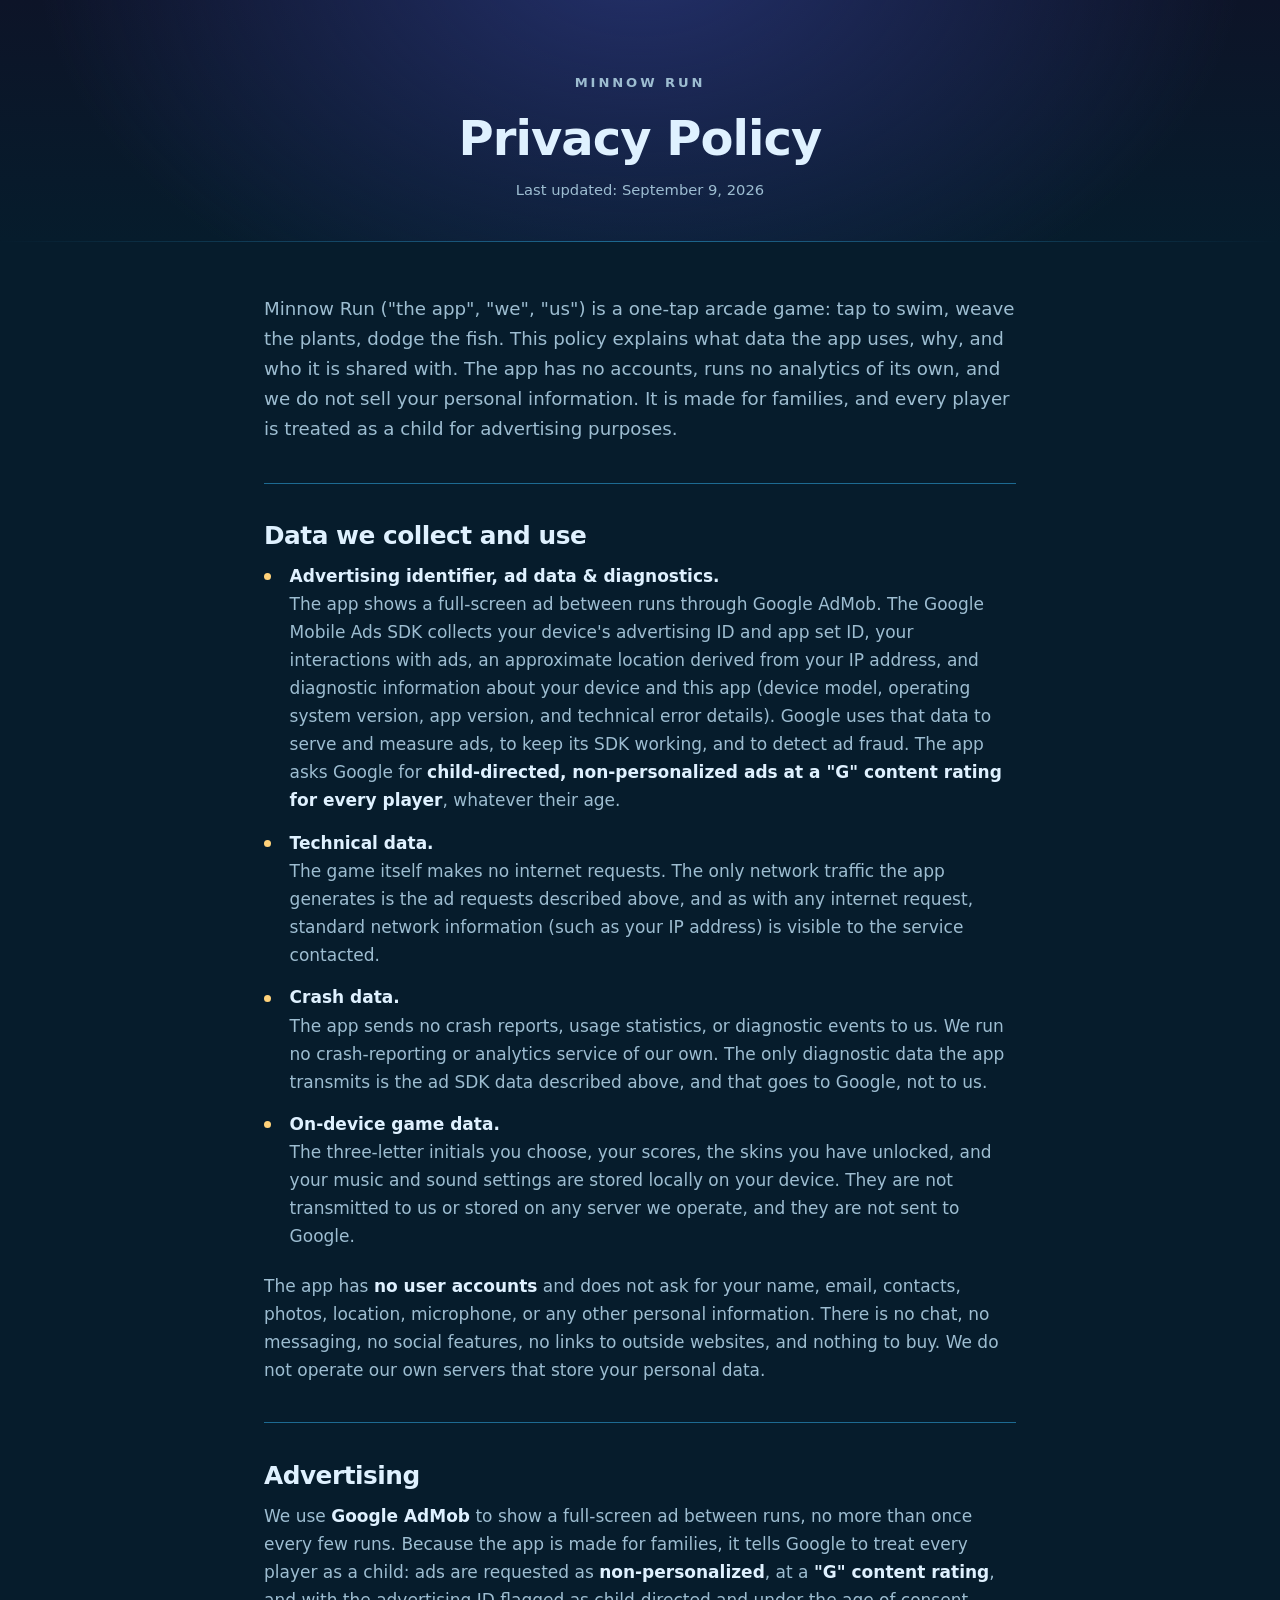
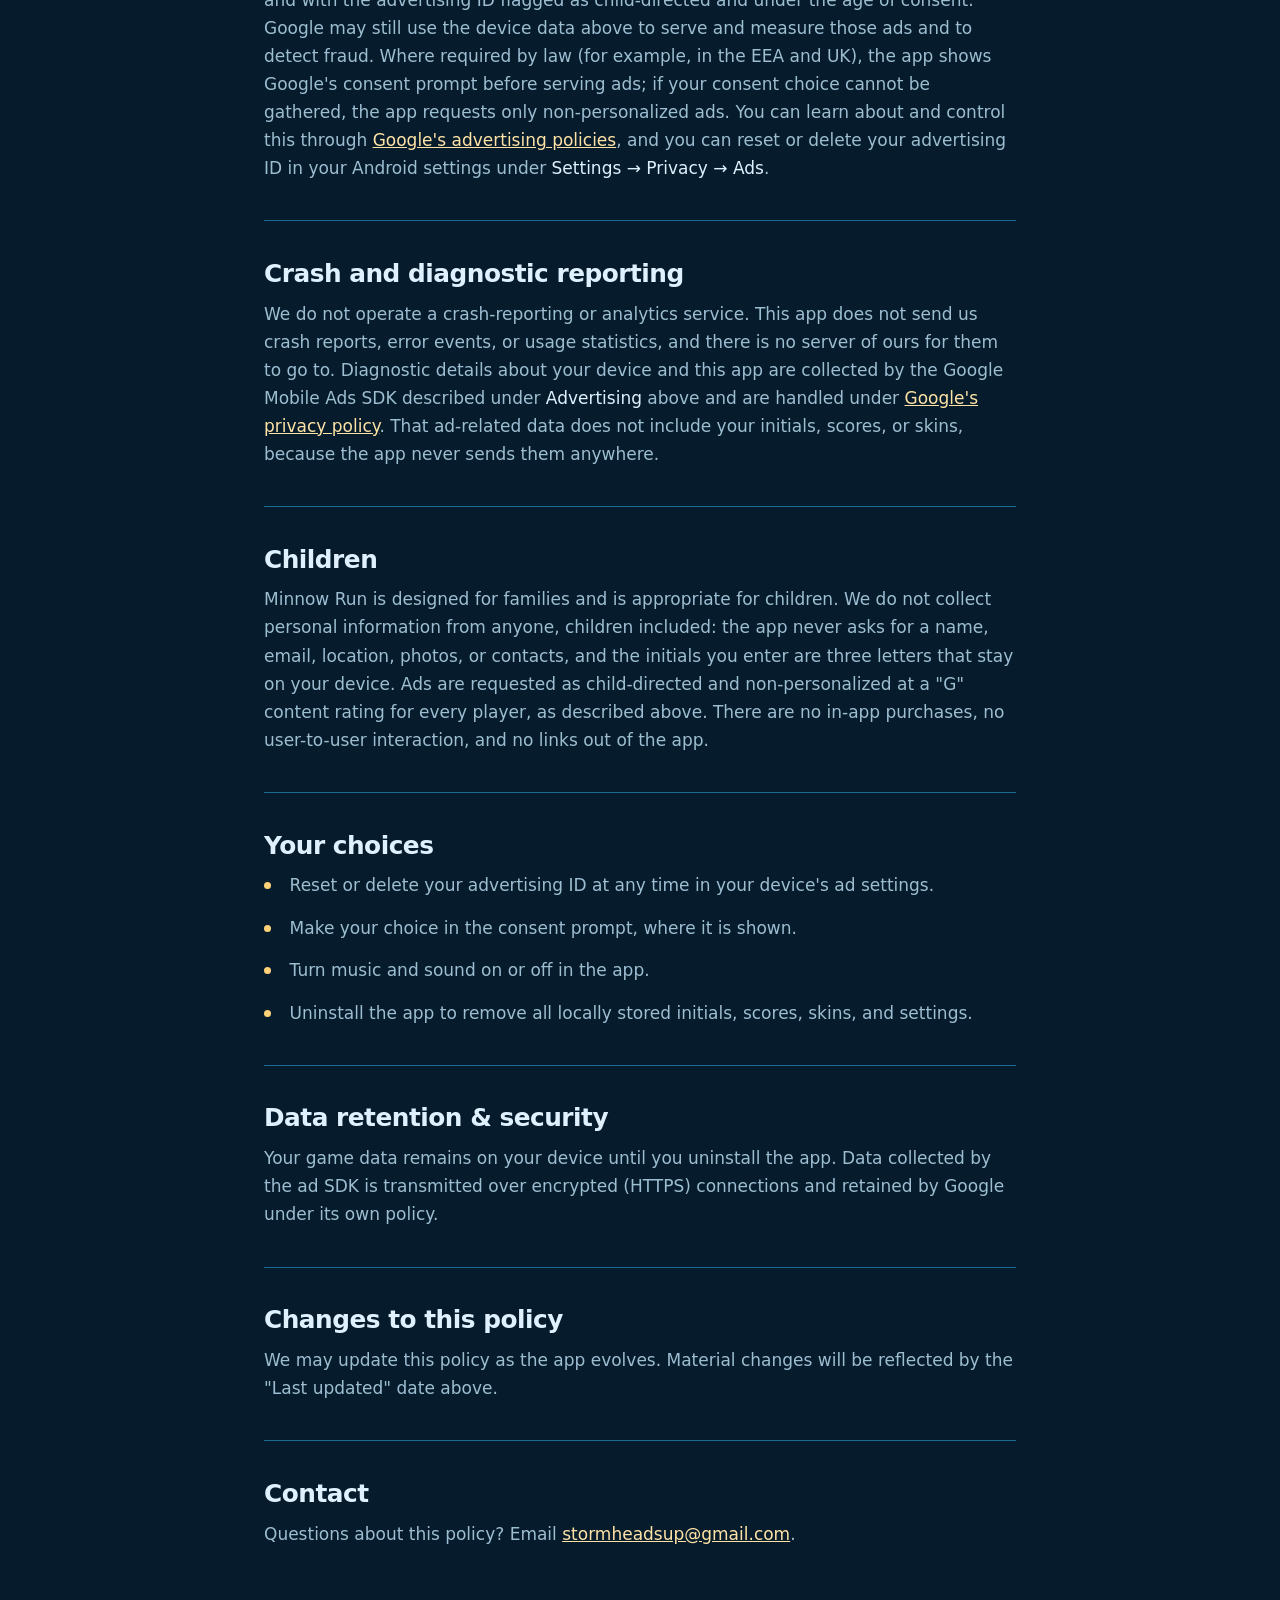
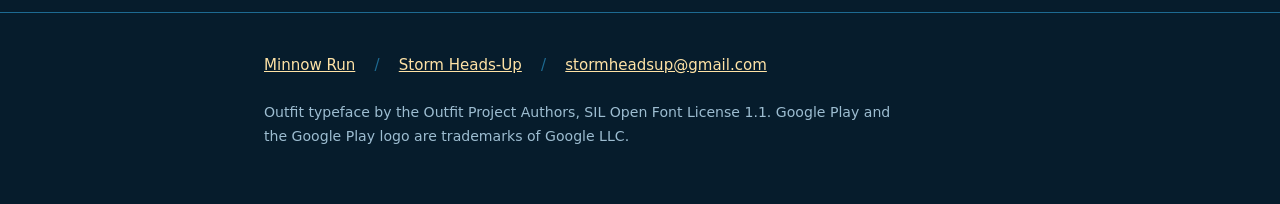
==== privacy/index.html @ f7e567d5 "Minnow Run site: home page, privacy policy, app-ads.txt" ====
<!doctype html>
<html lang="en">
<head>
  <meta charset="utf-8">
  <meta name="viewport" content="width=device-width, initial-scale=1">
  <title>Minnow Run | Privacy Policy</title>
  <meta name="description" content="What data the Minnow Run game uses, why, and who it is shared with. No accounts, no analytics of our own, and your initials, scores and skins stay on your device.">
  <link rel="canonical" href="https://minnowrun.github.io/privacy/">

  <!-- Zero JavaScript, zero third-party requests. Everything the page loads
       comes from this origin, so the policy can stay this tight. -->
  <meta http-equiv="Content-Security-Policy" content="default-src 'none'; img-src 'self'; style-src 'self'; font-src 'self'; base-uri 'none'; form-action 'none'">
  <meta name="referrer" content="strict-origin-when-cross-origin">

  <meta property="og:type" content="website">
  <meta property="og:site_name" content="Minnow Run">
  <meta property="og:title" content="Minnow Run | Privacy Policy">
  <meta property="og:description" content="What data the Minnow Run game uses, why, and who it is shared with.">
  <meta property="og:url" content="https://minnowrun.github.io/privacy/">
  <meta property="og:image" content="https://minnowrun.github.io/assets/feature-graphic.png">
  <meta name="twitter:card" content="summary_large_image">
  <meta name="twitter:image" content="https://minnowrun.github.io/assets/feature-graphic.png">
  <meta name="twitter:title" content="Minnow Run | Privacy Policy">
  <meta name="twitter:description" content="What data the Minnow Run game uses, why, and who it is shared with.">

  <!-- TODO(icon): add assets/icon.webp + apple-touch-icon.png once the app icon exists, and the
       <img> in .mark below, to match the Storm Heads-Up page. -->
  <meta name="theme-color" content="#061c2c">
  <link rel="stylesheet" href="../assets/site.css">
</head>
<body>

<header class="hero">
  <div class="wrap hero-inner">
    <a class="mark" href="https://minnowrun.github.io/">
      <span>Minnow Run</span>
    </a>
    <h1>Privacy Policy</h1>
    <p class="updated">Last updated: September 9, 2026</p>
  </div>
</header>

<main class="wrap">
  <p class="lede">Minnow Run ("the app", "we", "us") is a one-tap arcade game: tap to swim, weave
  the plants, dodge the fish. This policy explains what data the app uses, why, and who it is
  shared with. The app has no accounts, runs no analytics of its own, and we do not sell your
  personal information. It is made for families, and every player is treated as a child for
  advertising purposes.</p>

  <h2>Data we collect and use</h2>
  <ul class="terms">
    <li><strong>Advertising identifier, ad data &amp; diagnostics.</strong> The app shows a
    full-screen ad between runs through Google AdMob. The Google Mobile Ads SDK collects your
    device's advertising ID and app set ID, your interactions with ads, an approximate location
    derived from your IP address, and diagnostic information about your device and this app
    (device model, operating system version, app version, and technical error details). Google
    uses that data to serve and measure ads, to keep its SDK working, and to detect ad fraud.
    The app asks Google for <strong>child-directed, non-personalized ads at a "G" content
    rating for every player</strong>, whatever their age.</li>
    <li><strong>Technical data.</strong> The game itself makes no internet requests. The only
    network traffic the app generates is the ad requests described above, and as with any
    internet request, standard network information (such as your IP address) is visible to
    the service contacted.</li>
    <li><strong>Crash data.</strong> The app sends no crash reports, usage statistics, or
    diagnostic events to us. We run no crash-reporting or analytics service of our own. The
    only diagnostic data the app transmits is the ad SDK data described above, and that goes to
    Google, not to us.</li>
    <li><strong>On-device game data.</strong> The three-letter initials you choose, your
    scores, the skins you have unlocked, and your music and sound settings are stored locally
    on your device. They are not transmitted to us or stored on any server we operate, and
    they are not sent to Google.</li>
  </ul>
  <p>The app has <strong>no user accounts</strong> and does not ask for your name, email,
  contacts, photos, location, microphone, or any other personal information. There is no chat,
  no messaging, no social features, no links to outside websites, and nothing to buy. We do not
  operate our own servers that store your personal data.</p>

  <h2>Advertising</h2>
  <p>We use <strong>Google AdMob</strong> to show a full-screen ad between runs, no more than
  once every few runs. Because the app is made for families, it tells Google to treat every
  player as a child: ads are requested as <strong>non-personalized</strong>, at a
  <strong>"G" content rating</strong>, and with the advertising ID flagged as child-directed
  and under the age of consent. Google may still use the device data above to serve and
  measure those ads and to detect fraud. Where required by law (for example, in the EEA and
  UK), the app shows Google's consent prompt before serving ads; if your consent choice cannot
  be gathered, the app requests only non-personalized ads. You can learn about and control this
  through <a href="https://policies.google.com/technologies/partner-sites" target="_blank"
  rel="noopener">Google's advertising policies</a>, and you can reset or delete your
  advertising ID in your Android settings under <em>Settings &rarr; Privacy &rarr; Ads</em>.</p>

  <h2>Crash and diagnostic reporting</h2>
  <p>We do not operate a crash-reporting or analytics service. This app does not send us crash
  reports, error events, or usage statistics, and there is no server of ours for them to go to.
  Diagnostic details about your device and this app are collected by the Google Mobile Ads SDK
  described under <em>Advertising</em> above and are handled under
  <a href="https://policies.google.com/privacy" target="_blank" rel="noopener">Google's privacy
  policy</a>. That ad-related data does not include your initials, scores, or skins, because
  the app never sends them anywhere.</p>

  <h2>Children</h2>
  <p>Minnow Run is designed for families and is appropriate for children. We do not collect
  personal information from anyone, children included: the app never asks for a name, email,
  location, photos, or contacts, and the initials you enter are three letters that stay on
  your device. Ads are requested as child-directed and non-personalized at a "G" content
  rating for every player, as described above. There are no in-app purchases, no user-to-user
  interaction, and no links out of the app.</p>

  <h2>Your choices</h2>
  <ul>
    <li>Reset or delete your advertising ID at any time in your device's ad settings.</li>
    <li>Make your choice in the consent prompt, where it is shown.</li>
    <li>Turn music and sound on or off in the app.</li>
    <li>Uninstall the app to remove all locally stored initials, scores, skins, and settings.</li>
  </ul>

  <h2>Data retention &amp; security</h2>
  <p>Your game data remains on your device until you uninstall the app. Data collected by the
  ad SDK is transmitted over encrypted (HTTPS) connections and retained by Google under its own
  policy.</p>

  <h2>Changes to this policy</h2>
  <p>We may update this policy as the app evolves. Material changes will be reflected by the
  "Last updated" date above.</p>

  <h2>Contact</h2>
  <p>Questions about this policy? Email <a href="mailto:stormheadsup@gmail.com">stormheadsup@gmail.com</a>.</p>
</main>

<footer>
  <div class="wrap">
    <div class="foot-row">
      <a href="https://minnowrun.github.io/">Minnow Run</a>
      <span class="sep" aria-hidden="true">/</span>
      <a href="https://stormheadsup.github.io/">Storm Heads-Up</a>
      <span class="sep" aria-hidden="true">/</span>
      <a href="mailto:stormheadsup@gmail.com">stormheadsup@gmail.com</a>
    </div>

    <p class="credit">
      Outfit typeface by the Outfit Project Authors, SIL Open Font License 1.1. Google Play and
      the Google Play logo are trademarks of Google LLC.
    </p>
  </div>
</footer>

</body>
</html>
---- assets/site.css ----
/* Storm Heads-Up privacy policy.

   Same design tokens and primitives as the main site
   (stormheadsup.github.io/assets/site.css), kept as a local copy rather than
   linked across repos so this page never breaks when that one changes.

   Outfit, self-hosted. SIL Open Font License 1.1, see fonts/OFL.txt.
   Variable font: one file covers every weight we use. Self-hosted rather
   than pulled from Google's CDN so reading a privacy policy does not hand a
   third party the reader's IP address. */

@font-face {
  font-family: "Outfit";
  font-style: normal;
  font-weight: 100 900;
  font-display: swap;
  src: url("fonts/outfit-latin.woff2") format("woff2");
  unicode-range: U+0000-00FF, U+0131, U+0152-0153, U+02BB-02BC, U+02C6,
    U+02DA, U+02DC, U+0304, U+0308, U+0329, U+2000-206F, U+20AC, U+2122,
    U+2191, U+2193, U+2212, U+2215, U+FEFF, U+FFFD;
}

@font-face {
  font-family: "Outfit";
  font-style: normal;
  font-weight: 100 900;
  font-display: swap;
  src: url("fonts/outfit-latin-ext.woff2") format("woff2");
  unicode-range: U+0100-02BA, U+02BD-02C5, U+02C7-02CC, U+02CE-02D7,
    U+02DD-02FF, U+0304, U+0308, U+0329, U+1D00-1DBF, U+1E00-1E9F,
    U+1EF2-1EFF, U+2020, U+20A0-20AB, U+20AD-20C0, U+2113, U+2C60-2C7F,
    U+A720-A7FF;
}

:root {
  --bg: #0a0f1f;
  --bg-2: #10182e;
  --surface: #151e36;
  --line: #26314f;
  --text: #eaf0fb;
  --muted: #98a6c4;
  --accent: #5b6ef5;
  --accent-soft: #8e9cff;
  --warn: #f0836f;
  --display: "Outfit", system-ui, -apple-system, "Segoe UI", Roboto, sans-serif;
  --body: system-ui, -apple-system, "Segoe UI", Roboto, "Helvetica Neue", sans-serif;
  /* Narrower than the landing page's 1080px: this one is read, not scanned. */
  --wrap: 800px;
}

* { box-sizing: border-box; }

html { -webkit-text-size-adjust: 100%; }

body {
  margin: 0;
  background: var(--bg);
  color: var(--text);
  font-family: var(--body);
  font-size: 17px;
  line-height: 1.65;
  -webkit-font-smoothing: antialiased;
}

.wrap {
  max-width: var(--wrap);
  margin: 0 auto;
  padding: 0 1.5rem;
}

h1, h2 {
  font-family: var(--display);
  font-weight: 700;
  letter-spacing: -0.02em;
  line-height: 1.12;
  margin: 0;
}

a { color: var(--accent-soft); }
a:hover { color: #fff; }

:focus-visible {
  outline: 2px solid var(--accent-soft);
  outline-offset: 3px;
  border-radius: 4px;
}

/* ---------- hero ---------- */

.hero {
  position: relative;
  overflow: hidden;
  padding: clamp(2.75rem, 7vw, 4.5rem) 0 clamp(1.75rem, 4vw, 2.5rem);
  background:
    radial-gradient(90ch 60ch at 50% -20%, #23306a 0%, rgba(35, 48, 106, 0) 62%),
    linear-gradient(180deg, #0d1428 0%, var(--bg) 100%);
}
.hero::after {
  content: "";
  position: absolute;
  inset: auto 0 0 0;
  height: 1px;
  background: linear-gradient(90deg, transparent, var(--line), transparent);
}

.hero-inner {
  display: flex;
  flex-direction: column;
  align-items: center;
  text-align: center;
  gap: 1.15rem;
}

.mark {
  display: flex;
  align-items: center;
  gap: 0.7rem;
  text-decoration: none;
  color: inherit;
  border-radius: 8px;
}
.mark img {
  width: 52px;
  height: 52px;
  border-radius: 13px;
  display: block;
}
.mark span {
  font-family: var(--display);
  font-weight: 600;
  font-size: 0.82rem;
  letter-spacing: 0.22em;
  text-transform: uppercase;
  color: var(--muted);
}
.mark:hover span { color: var(--text); }

h1 {
  font-size: clamp(2rem, 5.5vw, 3rem);
  text-wrap: balance;
}

.updated {
  margin: -0.4rem 0 0;
  font-size: 0.92rem;
  color: var(--muted);
}

/* ---------- document ---------- */

/* Needs the .wrap in the selector: .wrap already sets a padding shorthand,
   which would otherwise win on specificity and zero these out. */
main.wrap {
  padding-top: clamp(2.25rem, 5vw, 3.25rem);
  padding-bottom: clamp(2.75rem, 6vw, 4rem);
}

main > h2 {
  font-size: clamp(1.22rem, 3vw, 1.55rem);
  margin: 2.4rem 0 0.75rem;
  padding-top: 2.4rem;
  border-top: 1px solid var(--line);
}

main p {
  margin: 0 0 1rem;
  color: var(--muted);
  text-wrap: pretty;
}
main p:last-child { margin-bottom: 0; }

main strong { color: var(--text); font-weight: 600; }
main em { color: var(--text); font-style: normal; font-weight: 500; }

.lede {
  color: var(--muted);
  font-size: clamp(1.02rem, 2.2vw, 1.14rem);
}

/* ---------- lists ---------- */

/* Same accent-dot bullets the landing page uses for its "Honest by design"
   list, so the long policy lists read as part of the same family. */
main ul {
  display: grid;
  gap: 0.9rem;
  margin: 0 0 1.35rem;
  padding: 0;
  list-style: none;
}
main li {
  padding-left: 1.6rem;
  position: relative;
  color: var(--muted);
}
main li::before {
  content: "";
  position: absolute;
  left: 0;
  top: 0.66em;
  width: 7px;
  height: 7px;
  border-radius: 50%;
  background: var(--accent);
}

/* Items that open with a bolded term get it on its own line, the way the
   landing page's list does. Plain items stay inline. */
.terms li > strong:first-child {
  display: block;
  font-weight: 600;
}

/* ---------- disclaimer ---------- */

.notice {
  border: 1px solid #4a2b2b;
  background: #1d1420;
  border-left: 3px solid var(--warn);
  border-radius: 12px;
  padding: 1.3rem 1.5rem;
  margin: 1.75rem 0 0.5rem;
}
.notice h2 {
  font-size: 1.15rem;
  color: var(--warn);
  margin-bottom: 0.5rem;
}
.notice p {
  margin: 0;
  color: #d7c8cc;
  font-size: 0.96rem;
}
.notice strong { color: #f3e7ea; }

/* ---------- footer ---------- */

footer {
  border-top: 1px solid var(--line);
  padding: 2.5rem 0 3.5rem;
  font-size: 0.94rem;
  color: var(--muted);
}
.foot-row {
  display: flex;
  flex-wrap: wrap;
  gap: 0.6rem 1.2rem;
  align-items: center;
  margin-bottom: 1.5rem;
}
.foot-row .sep { color: var(--line); }
footer p { margin: 0; max-width: 70ch; }
footer .credit { margin-top: 0.8rem; font-size: 0.88rem; }

@media (max-width: 560px) {
  body { font-size: 16px; }
}

/* Minnow Run: the game's own water palette over the Storm Heads-Up layout. Tokens only, so the
   two policy pages stay the same page in different water. */
:root {
  --bg: #061c2c;
  --bg-2: #0b2f45;
  --surface: #0e3f5c;
  --line: #1d6a92;
  --text: #dff1ff;
  --muted: #9dbdd1;
  --accent: #ffd27a;
  --accent-soft: #ffe3a6;
  --warn: #ff9f6e;
}

/* Home page: the feature graphic as the hero image. A class, not an inline style, because the
   page's CSP is style-src 'self' and blocks style attributes. */
.shot { display: block; width: 100%; height: auto; border-radius: 14px; }
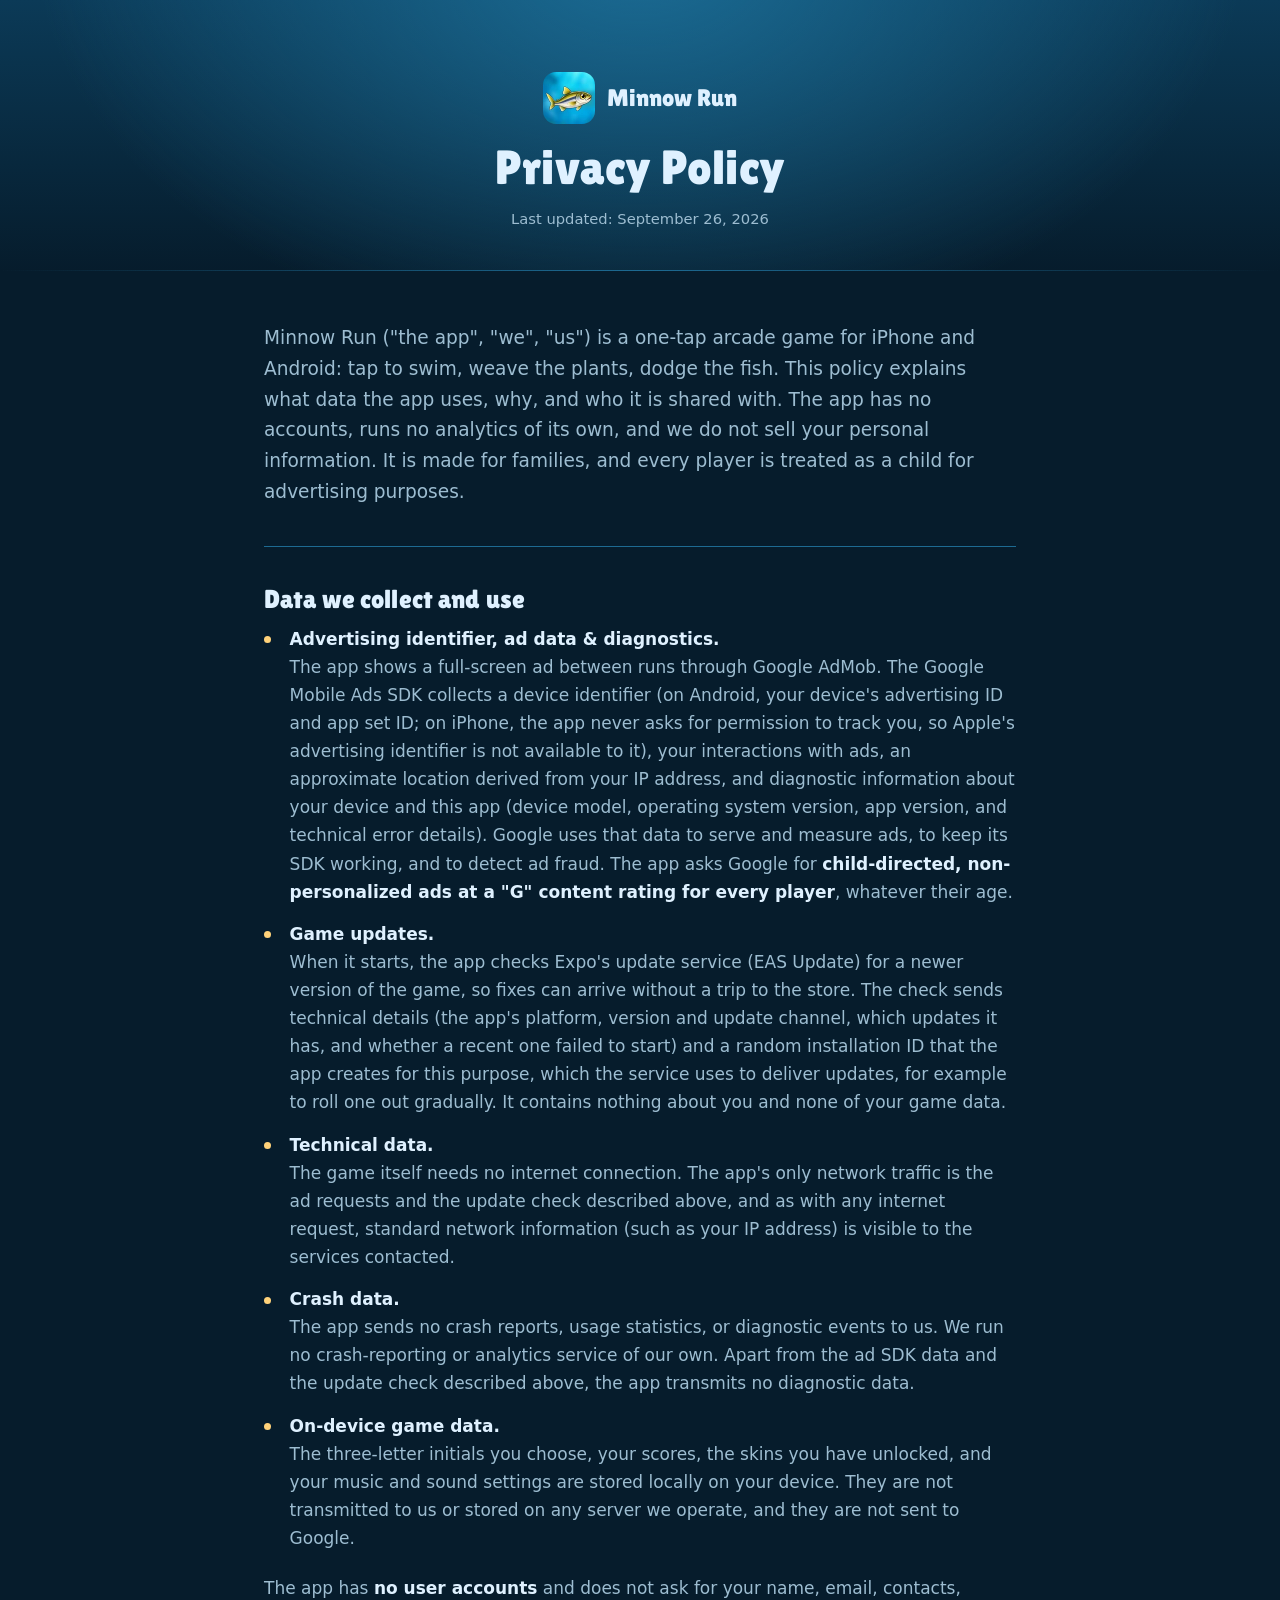
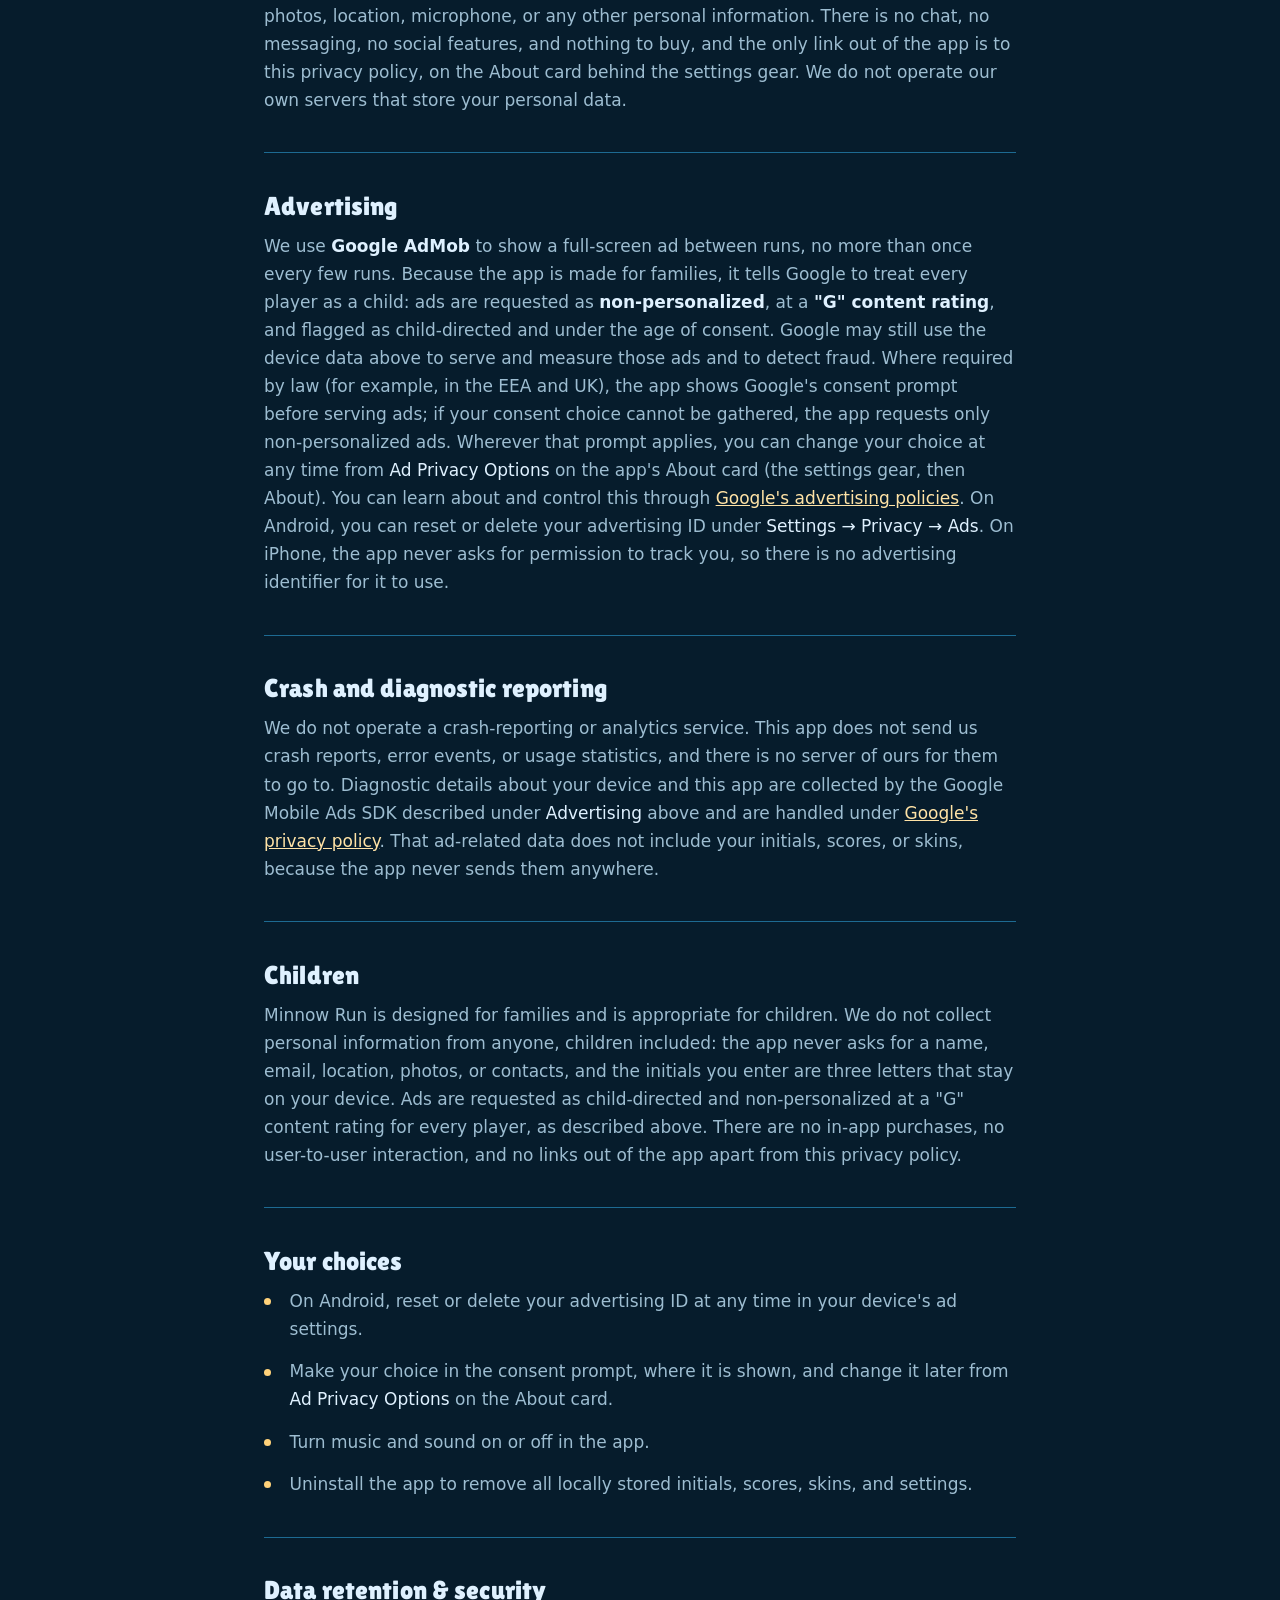
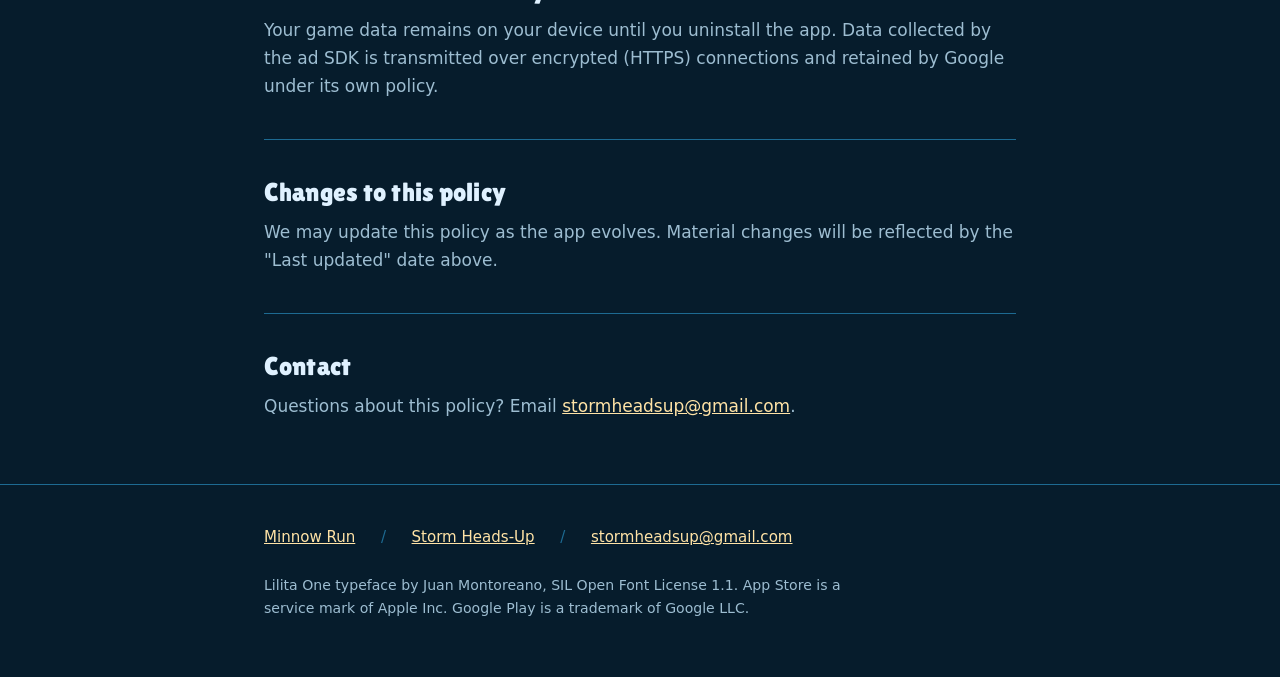
==== commit f1ae4679: "Minnow Run site: a real landing page, the v2 art, and the privacy policy caught up The home page was" ====
--- a/privacy/index.html
+++ b/privacy/index.html
@@ -17,32 +17,34 @@
   <meta property="og:title" content="Minnow Run | Privacy Policy">
   <meta property="og:description" content="What data the Minnow Run game uses, why, and who it is shared with.">
   <meta property="og:url" content="https://minnowrun.github.io/privacy/">
-  <meta property="og:image" content="https://minnowrun.github.io/assets/feature-graphic.png">
+  <meta property="og:image" content="https://minnowrun.github.io/assets/og-card.jpg">
   <meta name="twitter:card" content="summary_large_image">
-  <meta name="twitter:image" content="https://minnowrun.github.io/assets/feature-graphic.png">
+  <meta name="twitter:image" content="https://minnowrun.github.io/assets/og-card.jpg">
   <meta name="twitter:title" content="Minnow Run | Privacy Policy">
   <meta name="twitter:description" content="What data the Minnow Run game uses, why, and who it is shared with.">
 
-  <!-- TODO(icon): add assets/icon.webp + apple-touch-icon.png once the app icon exists, and the
-       <img> in .mark below, to match the Storm Heads-Up page. -->
+  <link rel="icon" type="image/png" sizes="64x64" href="../assets/favicon.png">
+  <link rel="apple-touch-icon" sizes="180x180" href="../assets/apple-touch-icon.png">
   <meta name="theme-color" content="#061c2c">
+  <link rel="preload" href="../assets/fonts/lilita-one.woff2" as="font" type="font/woff2" crossorigin>
   <link rel="stylesheet" href="../assets/site.css">
 </head>
-<body>
+<body class="doc">
 
 <header class="hero">
   <div class="wrap hero-inner">
     <a class="mark" href="https://minnowrun.github.io/">
+      <img src="../assets/icon.webp" width="52" height="52" alt="">
       <span>Minnow Run</span>
     </a>
     <h1>Privacy Policy</h1>
-    <p class="updated">Last updated: September 9, 2026</p>
+    <p class="updated">Last updated: September 26, 2026</p>
   </div>
 </header>
 
 <main class="wrap">
-  <p class="lede">Minnow Run ("the app", "we", "us") is a one-tap arcade game: tap to swim, weave
-  the plants, dodge the fish. This policy explains what data the app uses, why, and who it is
+  <p class="lede">Minnow Run ("the app", "we", "us") is a one-tap arcade game for iPhone and
+  Android: tap to swim, weave the plants, dodge the fish. This policy explains what data the app uses, why, and who it is
   shared with. The app has no accounts, runs no analytics of its own, and we do not sell your
   personal information. It is made for families, and every player is treated as a child for
   advertising purposes.</p>
@@ -50,21 +52,29 @@
   <h2>Data we collect and use</h2>
   <ul class="terms">
     <li><strong>Advertising identifier, ad data &amp; diagnostics.</strong> The app shows a
-    full-screen ad between runs through Google AdMob. The Google Mobile Ads SDK collects your
-    device's advertising ID and app set ID, your interactions with ads, an approximate location
+    full-screen ad between runs through Google AdMob. The Google Mobile Ads SDK collects a device
+    identifier (on Android, your device's advertising ID and app set ID; on iPhone, the app never
+    asks for permission to track you, so Apple's advertising identifier is not available to it),
+    your interactions with ads, an approximate location
     derived from your IP address, and diagnostic information about your device and this app
     (device model, operating system version, app version, and technical error details). Google
     uses that data to serve and measure ads, to keep its SDK working, and to detect ad fraud.
     The app asks Google for <strong>child-directed, non-personalized ads at a "G" content
     rating for every player</strong>, whatever their age.</li>
-    <li><strong>Technical data.</strong> The game itself makes no internet requests. The only
-    network traffic the app generates is the ad requests described above, and as with any
-    internet request, standard network information (such as your IP address) is visible to
-    the service contacted.</li>
+    <li><strong>Game updates.</strong> When it starts, the app checks Expo's update service (EAS
+    Update) for a newer version of the game, so fixes can arrive without a trip to the store. The
+    check sends technical details (the app's platform, version and update channel, which updates
+    it has, and whether a recent one failed to start) and a random installation ID that the app
+    creates for this purpose, which the service uses to deliver updates, for example to roll one
+    out gradually. It contains nothing about you and none of your game data.</li>
+    <li><strong>Technical data.</strong> The game itself needs no internet connection. The app's
+    only network traffic is the ad requests and the update check described above, and as with any
+    internet request, standard network information (such as your IP address) is visible to the
+    services contacted.</li>
     <li><strong>Crash data.</strong> The app sends no crash reports, usage statistics, or
-    diagnostic events to us. We run no crash-reporting or analytics service of our own. The
-    only diagnostic data the app transmits is the ad SDK data described above, and that goes to
-    Google, not to us.</li>
+    diagnostic events to us. We run no crash-reporting or analytics service of our own. Apart
+    from the ad SDK data and the update check described above, the app transmits no diagnostic
+    data.</li>
     <li><strong>On-device game data.</strong> The three-letter initials you choose, your
     scores, the skins you have unlocked, and your music and sound settings are stored locally
     on your device. They are not transmitted to us or stored on any server we operate, and
@@ -72,21 +82,25 @@
   </ul>
   <p>The app has <strong>no user accounts</strong> and does not ask for your name, email,
   contacts, photos, location, microphone, or any other personal information. There is no chat,
-  no messaging, no social features, no links to outside websites, and nothing to buy. We do not
-  operate our own servers that store your personal data.</p>
+  no messaging, no social features, and nothing to buy, and the only link out of the app is to
+  this privacy policy, on the About card behind the settings gear. We do not operate our own
+  servers that store your personal data.</p>
 
   <h2>Advertising</h2>
   <p>We use <strong>Google AdMob</strong> to show a full-screen ad between runs, no more than
   once every few runs. Because the app is made for families, it tells Google to treat every
   player as a child: ads are requested as <strong>non-personalized</strong>, at a
-  <strong>"G" content rating</strong>, and with the advertising ID flagged as child-directed
-  and under the age of consent. Google may still use the device data above to serve and
-  measure those ads and to detect fraud. Where required by law (for example, in the EEA and
+  <strong>"G" content rating</strong>, and flagged as child-directed and under the age of
+  consent. Google may still use the device data above to serve and measure those ads and to
+  detect fraud. Where required by law (for example, in the EEA and
   UK), the app shows Google's consent prompt before serving ads; if your consent choice cannot
-  be gathered, the app requests only non-personalized ads. You can learn about and control this
-  through <a href="https://policies.google.com/technologies/partner-sites" target="_blank"
-  rel="noopener">Google's advertising policies</a>, and you can reset or delete your
-  advertising ID in your Android settings under <em>Settings &rarr; Privacy &rarr; Ads</em>.</p>
+  be gathered, the app requests only non-personalized ads. Wherever that prompt applies, you can
+  change your choice at any time from <em>Ad Privacy Options</em> on the app's About card (the
+  settings gear, then About). You can learn about and control this through
+  <a href="https://policies.google.com/technologies/partner-sites" target="_blank"
+  rel="noopener">Google's advertising policies</a>. On Android, you can reset or delete your
+  advertising ID under <em>Settings &rarr; Privacy &rarr; Ads</em>. On iPhone, the app never asks
+  for permission to track you, so there is no advertising identifier for it to use.</p>
 
   <h2>Crash and diagnostic reporting</h2>
   <p>We do not operate a crash-reporting or analytics service. This app does not send us crash
@@ -103,12 +117,14 @@
   location, photos, or contacts, and the initials you enter are three letters that stay on
   your device. Ads are requested as child-directed and non-personalized at a "G" content
   rating for every player, as described above. There are no in-app purchases, no user-to-user
-  interaction, and no links out of the app.</p>
+  interaction, and no links out of the app apart from this privacy policy.</p>
 
   <h2>Your choices</h2>
   <ul>
-    <li>Reset or delete your advertising ID at any time in your device's ad settings.</li>
-    <li>Make your choice in the consent prompt, where it is shown.</li>
+    <li>On Android, reset or delete your advertising ID at any time in your device's ad
+    settings.</li>
+    <li>Make your choice in the consent prompt, where it is shown, and change it later from
+    <em>Ad Privacy Options</em> on the About card.</li>
     <li>Turn music and sound on or off in the app.</li>
     <li>Uninstall the app to remove all locally stored initials, scores, skins, and settings.</li>
   </ul>
@@ -137,8 +153,8 @@
     </div>
 
     <p class="credit">
-      Outfit typeface by the Outfit Project Authors, SIL Open Font License 1.1. Google Play and
-      the Google Play logo are trademarks of Google LLC.
+      Lilita One typeface by Juan Montoreano, SIL Open Font License 1.1. App Store is a service
+      mark of Apple Inc. Google Play is a trademark of Google LLC.
     </p>
   </div>
 </footer>
--- a/assets/site.css
+++ b/assets/site.css
@@ -1,52 +1,40 @@
-/* Storm Heads-Up privacy policy.
-
-   Same design tokens and primitives as the main site
-   (stormheadsup.github.io/assets/site.css), kept as a local copy rather than
-   linked across repos so this page never breaks when that one changes.
-
-   Outfit, self-hosted. SIL Open Font License 1.1, see fonts/OFL.txt.
-   Variable font: one file covers every weight we use. Self-hosted rather
-   than pulled from Google's CDN so reading a privacy policy does not hand a
-   third party the reader's IP address. */
+/* Minnow Run: the landing page and the privacy policy share this file.
+
+   The layout is Storm Heads-Up's (stormheadsup.github.io/assets/site.css), kept as a local copy
+   rather than linked across repos so neither site breaks when the other changes, and retokened to
+   the game's own water. Headings are Lilita One, the face of the game's menus and its store
+   banner; body text stays the system face.
+
+   Lilita One, self-hosted. SIL Open Font License 1.1, see fonts/LilitaOne-OFL.txt. It is the
+   whole font converted to WOFF2, deliberately NOT subset: "Lilita" is a Reserved Font Name, and a
+   subset counts as a Modified Version, which could not keep the name. Self-hosted rather than
+   pulled from Google's CDN so visiting this page does not hand a third party the reader's IP. */
 
 @font-face {
-  font-family: "Outfit";
+  font-family: "Lilita One";
   font-style: normal;
-  font-weight: 100 900;
+  font-weight: 400;
   font-display: swap;
-  src: url("fonts/outfit-latin.woff2") format("woff2");
-  unicode-range: U+0000-00FF, U+0131, U+0152-0153, U+02BB-02BC, U+02C6,
-    U+02DA, U+02DC, U+0304, U+0308, U+0329, U+2000-206F, U+20AC, U+2122,
-    U+2191, U+2193, U+2212, U+2215, U+FEFF, U+FFFD;
-}
-
-@font-face {
-  font-family: "Outfit";
-  font-style: normal;
-  font-weight: 100 900;
-  font-display: swap;
-  src: url("fonts/outfit-latin-ext.woff2") format("woff2");
-  unicode-range: U+0100-02BA, U+02BD-02C5, U+02C7-02CC, U+02CE-02D7,
-    U+02DD-02FF, U+0304, U+0308, U+0329, U+1D00-1DBF, U+1E00-1E9F,
-    U+1EF2-1EFF, U+2020, U+20A0-20AB, U+20AD-20C0, U+2113, U+2C60-2C7F,
-    U+A720-A7FF;
+  src: url("fonts/lilita-one.woff2") format("woff2");
 }
 
 :root {
-  --bg: #0a0f1f;
-  --bg-2: #10182e;
-  --surface: #151e36;
-  --line: #26314f;
-  --text: #eaf0fb;
-  --muted: #98a6c4;
-  --accent: #5b6ef5;
-  --accent-soft: #8e9cff;
-  --warn: #f0836f;
-  --display: "Outfit", system-ui, -apple-system, "Segoe UI", Roboto, sans-serif;
+  /* The game's water, surface to deep, and its gold (the Try Again button, the trophy pill). */
+  --bg: #061c2c;
+  --bg-2: #0b2f45;
+  --surface: #0e3f5c;
+  --line: #1d6a92;
+  --text: #dff1ff;
+  --muted: #9dbdd1;
+  --accent: #ffd27a;
+  --accent-soft: #ffe3a6;
+  --display: "Lilita One", system-ui, -apple-system, "Segoe UI", Roboto, sans-serif;
   --body: system-ui, -apple-system, "Segoe UI", Roboto, "Helvetica Neue", sans-serif;
-  /* Narrower than the landing page's 1080px: this one is read, not scanned. */
-  --wrap: 800px;
-}
+  --wrap: 1080px;
+}
+
+/* The privacy policy is read, not scanned. */
+.doc { --wrap: 800px; }
 
 * { box-sizing: border-box; }
 
@@ -68,11 +56,13 @@
   padding: 0 1.5rem;
 }
 
-h1, h2 {
+/* Lilita One has one weight, and it is already heavy: never let the browser fake a bolder one. */
+h1, h2, h3 {
   font-family: var(--display);
-  font-weight: 700;
-  letter-spacing: -0.02em;
-  line-height: 1.12;
+  font-weight: 400;
+  font-synthesis: none;
+  letter-spacing: 0.005em;
+  line-height: 1.1;
   margin: 0;
 }
 
@@ -90,34 +80,51 @@
 .hero {
   position: relative;
   overflow: hidden;
-  padding: clamp(2.75rem, 7vw, 4.5rem) 0 clamp(1.75rem, 4vw, 2.5rem);
-  background:
-    radial-gradient(90ch 60ch at 50% -20%, #23306a 0%, rgba(35, 48, 106, 0) 62%),
-    linear-gradient(180deg, #0d1428 0%, var(--bg) 100%);
+  background: linear-gradient(180deg, #0b3a57 0%, var(--bg) 100%);
 }
 .hero::after {
   content: "";
   position: absolute;
+  z-index: 3;
   inset: auto 0 0 0;
   height: 1px;
   background: linear-gradient(90deg, transparent, var(--line), transparent);
 }
 
+/* The store banner's art, without its words. On a phone it is a banner above the text; on a wide
+   screen it fills the hero and the text sits in its open water, the way the banner's wordmark
+   does. One element either way, so the page never downloads it twice. */
+.hero-art {
+  display: block;
+  width: 100%;
+  height: auto;
+  max-height: 70vh;
+  aspect-ratio: 2 / 1;
+  object-fit: cover;
+  /* Fade the bottom edge into the page so the art has no hard line under it. */
+  -webkit-mask-image: linear-gradient(180deg, #000 72%, transparent 100%);
+  mask-image: linear-gradient(180deg, #000 72%, transparent 100%);
+}
+
 .hero-inner {
+  position: relative;
+  z-index: 2;
   display: flex;
   flex-direction: column;
   align-items: center;
   text-align: center;
   gap: 1.15rem;
+  padding-top: 0.5rem;
+  padding-bottom: clamp(2.5rem, 6vw, 4rem);
 }
 
 .mark {
   display: flex;
   align-items: center;
-  gap: 0.7rem;
+  gap: 0.75rem;
   text-decoration: none;
   color: inherit;
-  border-radius: 8px;
+  border-radius: 12px;
 }
 .mark img {
   width: 52px;
@@ -127,73 +134,212 @@
 }
 .mark span {
   font-family: var(--display);
-  font-weight: 600;
-  font-size: 0.82rem;
-  letter-spacing: 0.22em;
-  text-transform: uppercase;
-  color: var(--muted);
-}
-.mark:hover span { color: var(--text); }
+  font-size: 1.5rem;
+  line-height: 1;
+  color: var(--text);
+}
+.mark:hover span { color: #fff; }
 
 h1 {
-  font-size: clamp(2rem, 5.5vw, 3rem);
+  font-size: clamp(2.3rem, 7vw, 3.6rem);
+  max-width: 17ch;
   text-wrap: balance;
 }
-
-.updated {
-  margin: -0.4rem 0 0;
+/* "Weave plants, dodge fish!" in the game's gold, on its own line. */
+h1 .gold {
+  display: block;
+  color: var(--accent);
+}
+
+.lede {
+  max-width: 46ch;
+  margin: 0;
+  color: var(--muted);
+  font-size: clamp(1.02rem, 2.2vw, 1.16rem);
+  text-wrap: pretty;
+}
+.lede strong { color: var(--text); font-weight: 600; }
+
+/* Stands in for the store badges until the listings are public: Apple's and Google's badge rules
+   both want a badge to link to a live listing. */
+.soon {
+  display: inline-block;
+  margin: 0.4rem 0 0;
+  padding: 0.62rem 1.25rem;
+  border: 1px solid rgba(255, 210, 122, 0.5);
+  border-radius: 999px;
+  background: rgba(255, 210, 122, 0.08);
+  color: var(--accent);
+  font-family: var(--display);
+  font-size: 1.1rem;
+  line-height: 1.3;
+}
+
+.fineprint {
+  margin: 0.2rem 0 0;
+  max-width: 44ch;
   font-size: 0.92rem;
   color: var(--muted);
 }
 
-/* ---------- document ---------- */
-
-/* Needs the .wrap in the selector: .wrap already sets a padding shorthand,
-   which would otherwise win on specificity and zero these out. */
-main.wrap {
-  padding-top: clamp(2.25rem, 5vw, 3.25rem);
-  padding-bottom: clamp(2.75rem, 6vw, 4rem);
-}
-
-main > h2 {
-  font-size: clamp(1.22rem, 3vw, 1.55rem);
-  margin: 2.4rem 0 0.75rem;
-  padding-top: 2.4rem;
+/* Phones: crop in on the two fish (they fill the left ~60% of the art) so they read at this size. */
+@media (max-width: 600px) {
+  .hero-art {
+    aspect-ratio: 4 / 3;
+    object-position: 0% 50%;
+  }
+}
+
+/* Laptops and up: the art fills the hero and the words take its open water, a column pinned to the
+   right edge of the window. Below 1180px that column would cover the minnow's nose, so smaller
+   screens keep the stacked layout. */
+@media (min-width: 1180px) {
+  .hero.art {
+    display: flex;
+    align-items: center;
+    min-height: clamp(560px, 46vw, 700px);
+  }
+  .hero.art .hero-art {
+    position: absolute;
+    inset: 0;
+    z-index: 0;
+    height: 100%;
+    max-height: none;
+    aspect-ratio: auto;
+    object-position: left center;
+    -webkit-mask-image: none;
+    mask-image: none;
+  }
+  /* Deepen the open water under the words, and settle the bottom into the page. Layered
+     explicitly: art 0, this 1, words 2 (DOM order alone would paint the art over it). */
+  .hero.art::before {
+    content: "";
+    position: absolute;
+    inset: 0;
+    z-index: 1;
+    background:
+      linear-gradient(90deg, rgba(6, 28, 44, 0) 42%, rgba(6, 28, 44, 0.72) 60%, rgba(6, 28, 44, 0.9) 100%),
+      linear-gradient(180deg, rgba(6, 28, 44, 0) 72%, rgba(6, 28, 44, 0.85) 100%);
+  }
+  .hero.art .hero-inner {
+    max-width: none;
+    width: 100%;
+    display: grid;
+    grid-template-columns: 1fr 440px;
+    justify-items: start;
+    align-content: center;
+    row-gap: 1.15rem;
+    text-align: left;
+    padding: 3rem max(1.5rem, 5vw) 3rem 1.5rem;
+  }
+  .hero.art .hero-inner > * { grid-column: 2; }
+  .hero.art h1 { font-size: clamp(2.6rem, 3.4vw, 3.3rem); }
+}
+
+/* ---------- shelf ---------- */
+
+.shelf-section { padding: clamp(2.5rem, 6vw, 4rem) 0; }
+
+.shelf {
+  display: flex;
+  gap: 1rem;
+  overflow-x: auto;
+  scroll-snap-type: x mandatory;
+  padding: 0.5rem 1.5rem 1.5rem;
+  margin: 0 auto;
+  max-width: calc(var(--wrap) + 3rem);
+  scrollbar-color: var(--line) transparent;
+}
+.shelf::-webkit-scrollbar { height: 8px; }
+.shelf::-webkit-scrollbar-thumb {
+  background: var(--line);
+  border-radius: 99px;
+}
+.shelf::-webkit-scrollbar-track { background: transparent; }
+
+.shelf img {
+  flex: 0 0 auto;
+  width: 236px;
+  height: auto;
+  aspect-ratio: 1 / 2;
+  border-radius: 18px;
+  border: 1px solid var(--line);
+  scroll-snap-align: center;
+  background: var(--surface);
+}
+
+.shelf-hint {
+  text-align: center;
+  font-size: 0.88rem;
+  color: var(--muted);
+  margin: 0;
+}
+
+/* ---------- bands ---------- */
+
+section.band { padding: clamp(3rem, 7vw, 5rem) 0; }
+section.band.alt {
+  background: var(--bg-2);
   border-top: 1px solid var(--line);
-}
-
-main p {
-  margin: 0 0 1rem;
-  color: var(--muted);
-  text-wrap: pretty;
-}
-main p:last-child { margin-bottom: 0; }
-
-main strong { color: var(--text); font-weight: 600; }
-main em { color: var(--text); font-style: normal; font-weight: 500; }
-
-.lede {
-  color: var(--muted);
-  font-size: clamp(1.02rem, 2.2vw, 1.14rem);
-}
-
-/* ---------- lists ---------- */
-
-/* Same accent-dot bullets the landing page uses for its "Honest by design"
-   list, so the long policy lists read as part of the same family. */
-main ul {
+  border-bottom: 1px solid var(--line);
+}
+
+h2 {
+  font-size: clamp(1.75rem, 4vw, 2.4rem);
+  margin-bottom: 0.6rem;
+}
+.band > .wrap > p.sub {
+  color: var(--muted);
+  margin: 0 0 2.2rem;
+  max-width: 54ch;
+}
+
+.grid {
   display: grid;
-  gap: 0.9rem;
-  margin: 0 0 1.35rem;
+  gap: 1rem;
+  grid-template-columns: repeat(auto-fit, minmax(258px, 1fr));
+}
+
+.card {
+  background: var(--surface);
+  border: 1px solid var(--line);
+  border-radius: 14px;
+  padding: 1.25rem 1.35rem;
+}
+.card h3 {
+  font-size: 1.2rem;
+  margin-bottom: 0.4rem;
+  display: flex;
+  align-items: center;
+  gap: 0.55rem;
+}
+.card h3 .ico {
+  font-size: 1.15rem;
+  line-height: 1;
+}
+.card p {
+  margin: 0;
+  color: var(--muted);
+  font-size: 0.96rem;
+  line-height: 1.6;
+}
+
+/* ---------- families ---------- */
+
+.points {
+  display: grid;
+  gap: 0.9rem 2.5rem;
+  grid-template-columns: repeat(auto-fit, minmax(min(340px, 100%), 1fr));
+  margin: 0;
   padding: 0;
   list-style: none;
 }
-main li {
+.points li {
   padding-left: 1.6rem;
   position: relative;
   color: var(--muted);
 }
-main li::before {
+.points li::before {
   content: "";
   position: absolute;
   left: 0;
@@ -203,35 +349,91 @@
   border-radius: 50%;
   background: var(--accent);
 }
-
-/* Items that open with a bolded term get it on its own line, the way the
-   landing page's list does. Plain items stay inline. */
+.points li strong {
+  color: var(--text);
+  font-weight: 600;
+  display: block;
+}
+
+.more {
+  margin: 2rem 0 0;
+  color: var(--muted);
+}
+
+/* ---------- the privacy policy ---------- */
+
+.doc .hero-inner {
+  padding-top: clamp(2.75rem, 7vw, 4.5rem);
+  padding-bottom: clamp(1.75rem, 4vw, 2.5rem);
+}
+.doc .hero {
+  background:
+    radial-gradient(90ch 60ch at 50% -20%, #1b6d96 0%, rgba(27, 109, 150, 0) 62%),
+    linear-gradient(180deg, #0b3a57 0%, var(--bg) 100%);
+}
+.doc h1 { font-size: clamp(2.1rem, 5.5vw, 3rem); max-width: none; }
+
+.updated {
+  margin: -0.4rem 0 0;
+  font-size: 0.92rem;
+  color: var(--muted);
+}
+
+/* Needs the .wrap in the selector: .wrap already sets a padding shorthand,
+   which would otherwise win on specificity and zero these out. */
+.doc main.wrap {
+  padding-top: clamp(2.25rem, 5vw, 3.25rem);
+  padding-bottom: clamp(2.75rem, 6vw, 4rem);
+}
+
+.doc main > h2 {
+  font-size: clamp(1.3rem, 3vw, 1.6rem);
+  margin: 2.4rem 0 0.75rem;
+  padding-top: 2.4rem;
+  border-top: 1px solid var(--line);
+}
+
+.doc main p {
+  margin: 0 0 1rem;
+  color: var(--muted);
+  text-wrap: pretty;
+}
+.doc main p:last-child { margin-bottom: 0; }
+
+.doc main strong { color: var(--text); font-weight: 600; }
+.doc main em { color: var(--text); font-style: normal; font-weight: 500; }
+
+.doc .lede { max-width: none; }
+
+/* The families list's gold dots, so the long policy lists read as the same family. */
+.doc main ul {
+  display: grid;
+  gap: 0.9rem;
+  margin: 0 0 1.35rem;
+  padding: 0;
+  list-style: none;
+}
+.doc main li {
+  padding-left: 1.6rem;
+  position: relative;
+  color: var(--muted);
+}
+.doc main li::before {
+  content: "";
+  position: absolute;
+  left: 0;
+  top: 0.66em;
+  width: 7px;
+  height: 7px;
+  border-radius: 50%;
+  background: var(--accent);
+}
+
+/* Items that open with a bolded term get it on its own line. Plain items stay inline. */
 .terms li > strong:first-child {
   display: block;
   font-weight: 600;
 }
-
-/* ---------- disclaimer ---------- */
-
-.notice {
-  border: 1px solid #4a2b2b;
-  background: #1d1420;
-  border-left: 3px solid var(--warn);
-  border-radius: 12px;
-  padding: 1.3rem 1.5rem;
-  margin: 1.75rem 0 0.5rem;
-}
-.notice h2 {
-  font-size: 1.15rem;
-  color: var(--warn);
-  margin-bottom: 0.5rem;
-}
-.notice p {
-  margin: 0;
-  color: #d7c8cc;
-  font-size: 0.96rem;
-}
-.notice strong { color: #f3e7ea; }
 
 /* ---------- footer ---------- */
 
@@ -244,7 +446,7 @@
 .foot-row {
   display: flex;
   flex-wrap: wrap;
-  gap: 0.6rem 1.2rem;
+  gap: 0.6rem 1.6rem;
   align-items: center;
   margin-bottom: 1.5rem;
 }
@@ -254,22 +456,9 @@
 
 @media (max-width: 560px) {
   body { font-size: 16px; }
-}
-
-/* Minnow Run: the game's own water palette over the Storm Heads-Up layout. Tokens only, so the
-   two policy pages stay the same page in different water. */
-:root {
-  --bg: #061c2c;
-  --bg-2: #0b2f45;
-  --surface: #0e3f5c;
-  --line: #1d6a92;
-  --text: #dff1ff;
-  --muted: #9dbdd1;
-  --accent: #ffd27a;
-  --accent-soft: #ffe3a6;
-  --warn: #ff9f6e;
-}
-
-/* Home page: the feature graphic as the hero image. A class, not an inline style, because the
-   page's CSP is style-src 'self' and blocks style attributes. */
-.shot { display: block; width: 100%; height: auto; border-radius: 14px; }
+  .shelf img { width: 205px; }
+}
+
+@media (prefers-reduced-motion: reduce) {
+  * { scroll-behavior: auto !important; }
+}
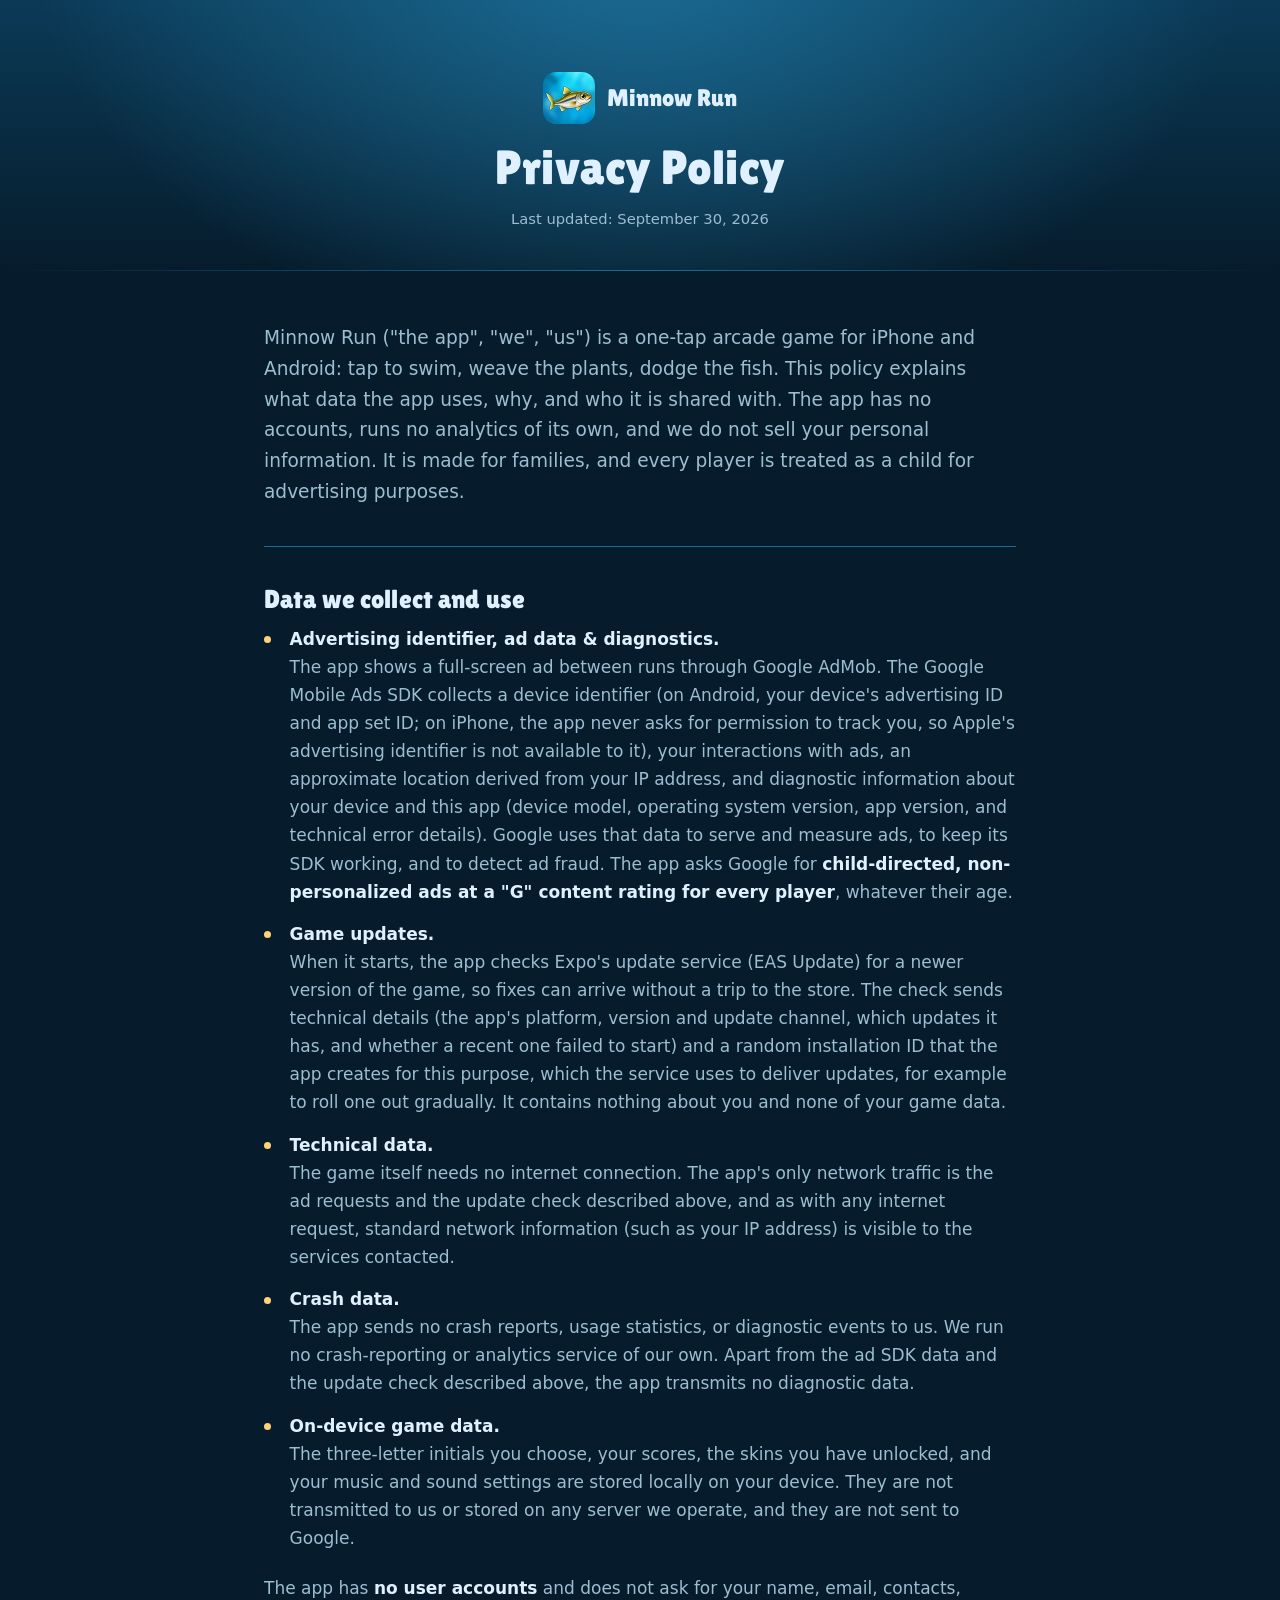
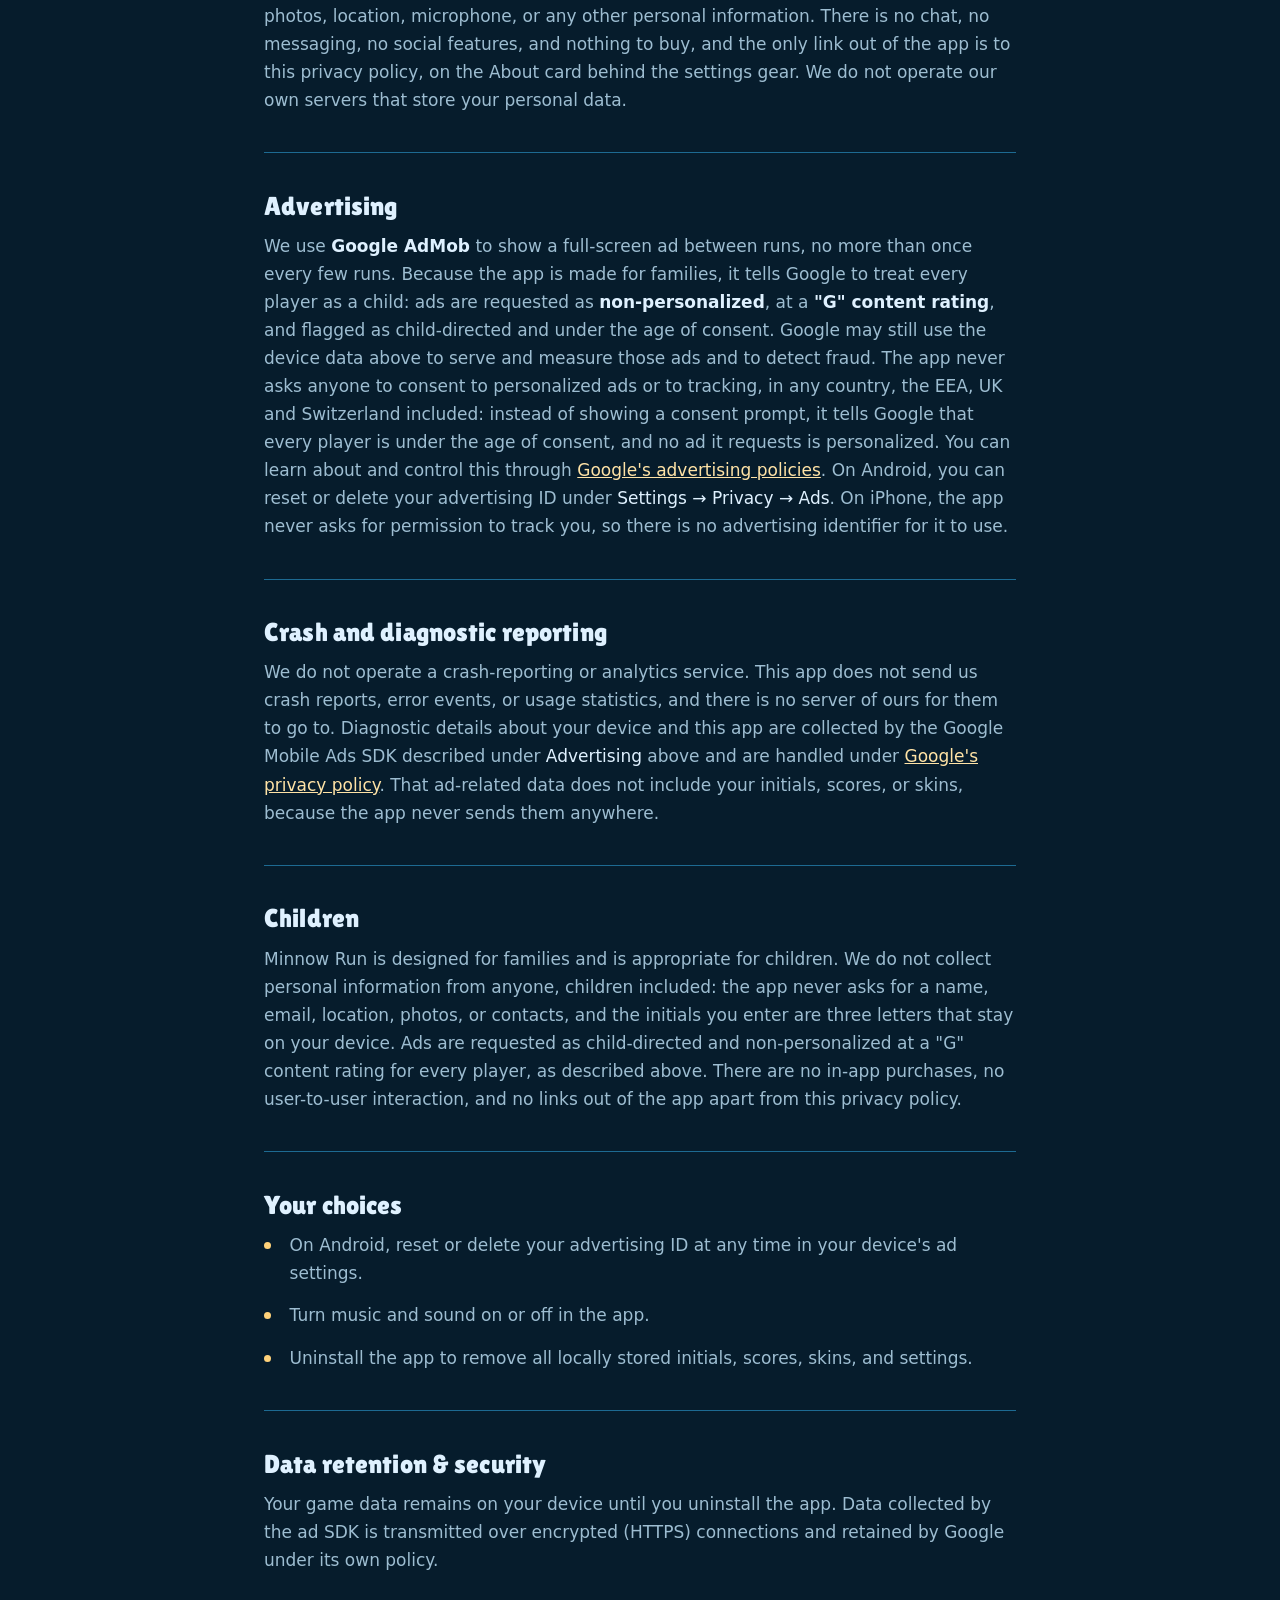
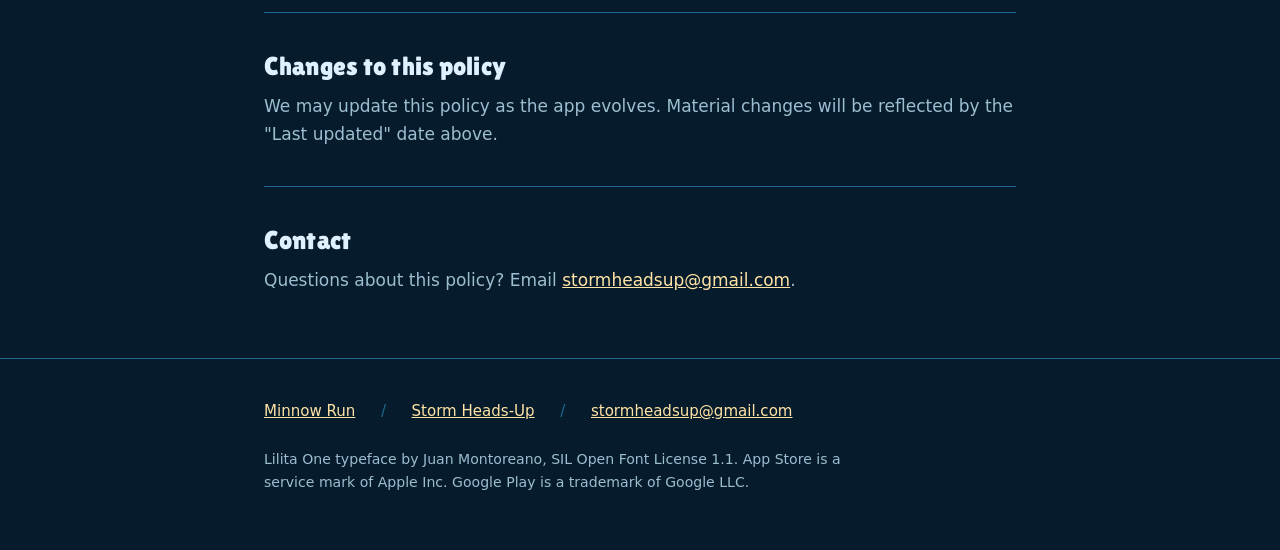
==== commit 2f717a9d: "Privacy policy: the app no longer shows an ad consent prompt Minnow Run's iOS 1.0.0 (3) was rejected" ====
--- a/privacy/index.html
+++ b/privacy/index.html
@@ -38,7 +38,7 @@
       <span>Minnow Run</span>
     </a>
     <h1>Privacy Policy</h1>
-    <p class="updated">Last updated: September 26, 2026</p>
+    <p class="updated">Last updated: September 30, 2026</p>
   </div>
 </header>
 
@@ -92,11 +92,10 @@
   player as a child: ads are requested as <strong>non-personalized</strong>, at a
   <strong>"G" content rating</strong>, and flagged as child-directed and under the age of
   consent. Google may still use the device data above to serve and measure those ads and to
-  detect fraud. Where required by law (for example, in the EEA and
-  UK), the app shows Google's consent prompt before serving ads; if your consent choice cannot
-  be gathered, the app requests only non-personalized ads. Wherever that prompt applies, you can
-  change your choice at any time from <em>Ad Privacy Options</em> on the app's About card (the
-  settings gear, then About). You can learn about and control this through
+  detect fraud. The app never asks anyone to consent to personalized ads or to tracking, in any
+  country, the EEA, UK and Switzerland included: instead of showing a consent prompt, it tells
+  Google that every player is under the age of consent, and no ad it requests is personalized.
+  You can learn about and control this through
   <a href="https://policies.google.com/technologies/partner-sites" target="_blank"
   rel="noopener">Google's advertising policies</a>. On Android, you can reset or delete your
   advertising ID under <em>Settings &rarr; Privacy &rarr; Ads</em>. On iPhone, the app never asks
@@ -123,8 +122,6 @@
   <ul>
     <li>On Android, reset or delete your advertising ID at any time in your device's ad
     settings.</li>
-    <li>Make your choice in the consent prompt, where it is shown, and change it later from
-    <em>Ad Privacy Options</em> on the About card.</li>
     <li>Turn music and sound on or off in the app.</li>
     <li>Uninstall the app to remove all locally stored initials, scores, skins, and settings.</li>
   </ul>
--- a/assets/site.css
+++ b/assets/site.css
@@ -313,10 +313,6 @@
   align-items: center;
   gap: 0.55rem;
 }
-.card h3 .ico {
-  font-size: 1.15rem;
-  line-height: 1;
-}
 .card p {
   margin: 0;
   color: var(--muted);
